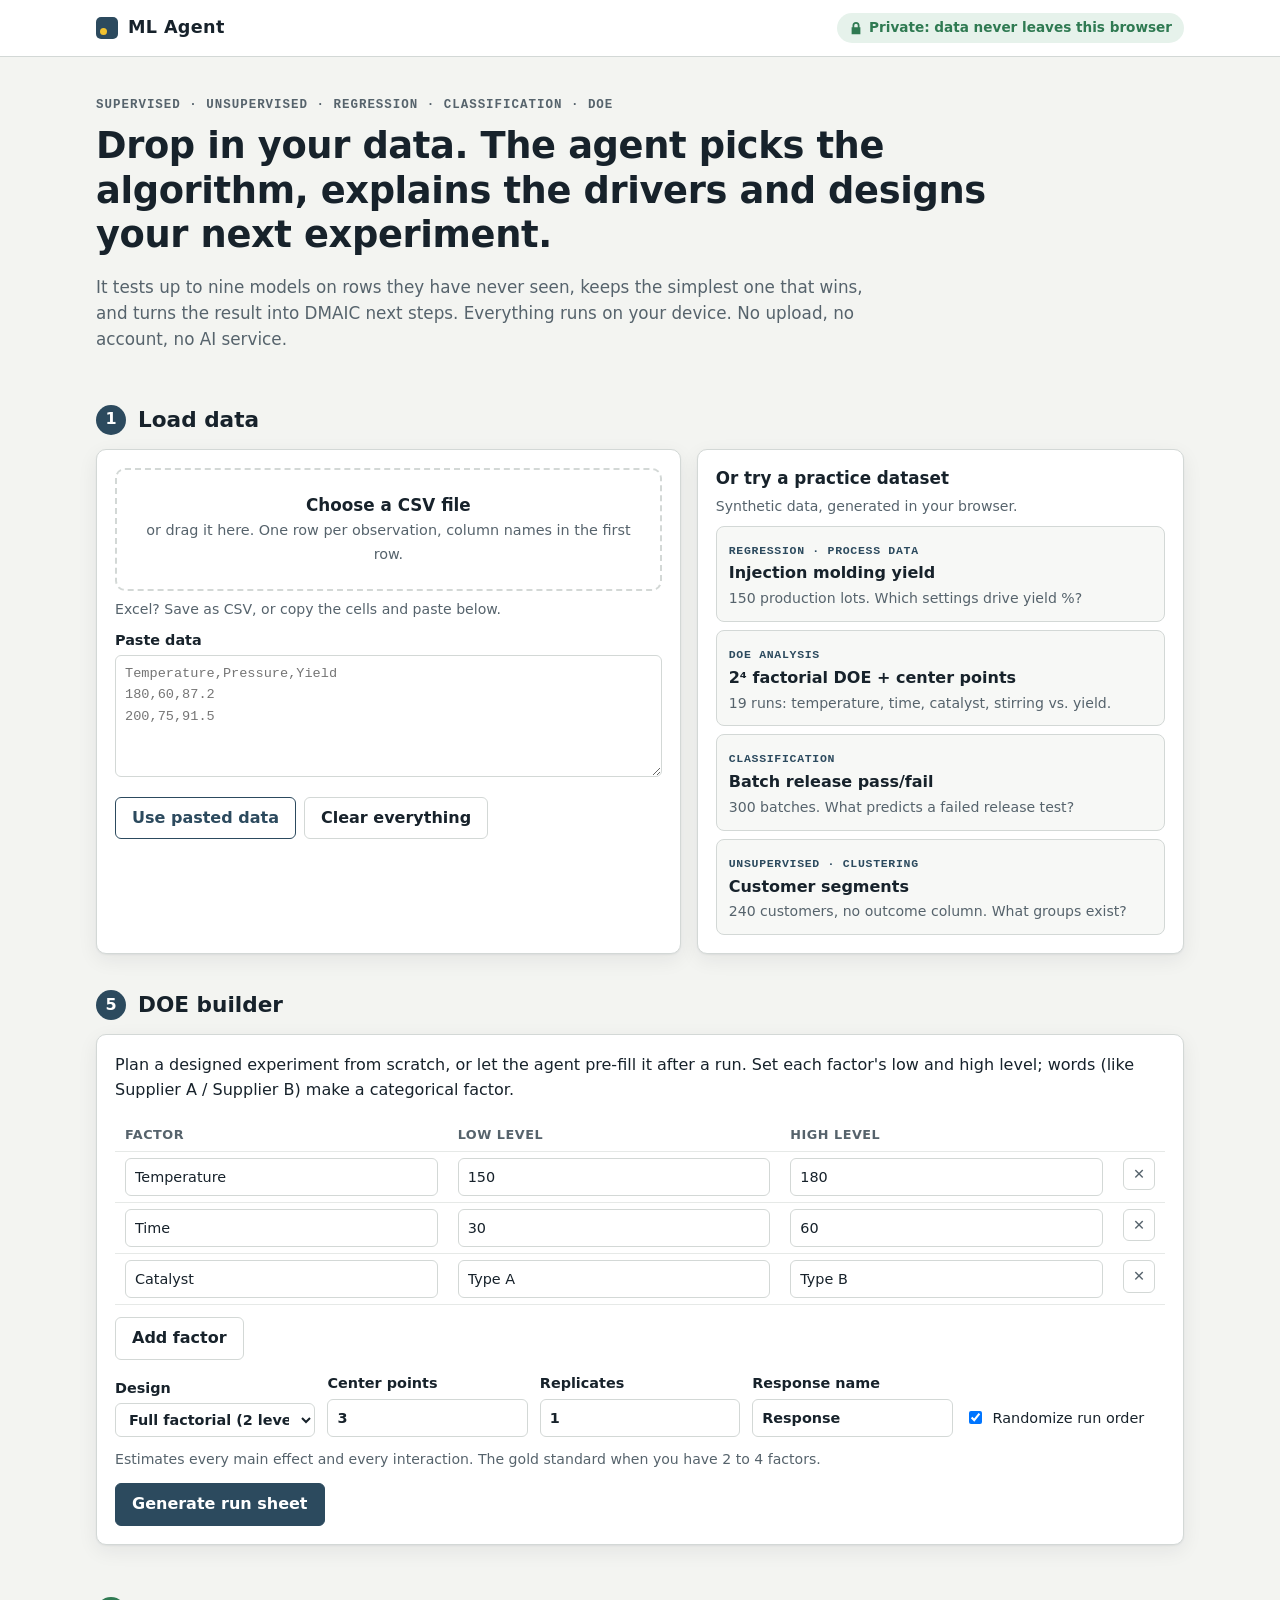
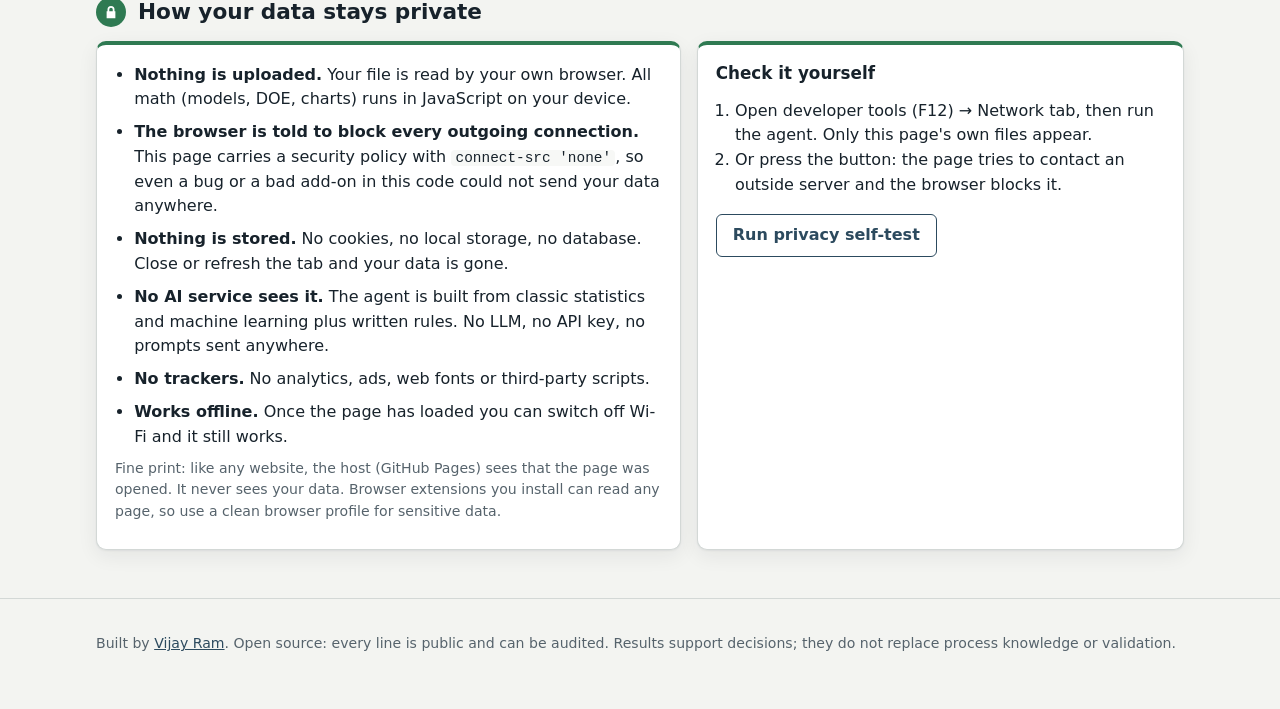
==== ml-agent/index.html @ de069be9 "Add ML Agent: private in-browser ML and DOE tool Drop in a CSV and the agent profiles it, picks regr" ====
<!doctype html>
<html lang="en">
<head>
<meta charset="utf-8">
<meta name="viewport" content="width=device-width,initial-scale=1,viewport-fit=cover">
<!-- Privacy lock. The browser enforces this policy: the page may load its own files, and
     nothing else. connect-src 'none' blocks fetch, XHR, WebSocket and beacons; img-src
     blocks image "pixels" to any server; form-action blocks form posts. Your data has no
     way out of this tab. -->
<meta http-equiv="Content-Security-Policy" content="default-src 'none'; script-src 'self'; style-src 'self'; img-src data: blob:; font-src 'none'; connect-src 'none'; media-src 'none'; object-src 'none'; frame-src 'none'; worker-src 'none'; manifest-src 'none'; form-action 'none'; base-uri 'none'">
<meta name="referrer" content="no-referrer">
<meta name="description" content="A private, in-browser machine learning agent: drop in data and it picks the best algorithm, explains the drivers and designs your next experiment (DOE).">
<title>ML Agent</title>
<link rel="icon" href="data:image/svg+xml,%3Csvg xmlns='http://www.w3.org/2000/svg' viewBox='0 0 32 32'%3E%3Crect width='32' height='32' rx='6' fill='%232c4a5e'/%3E%3Ccircle cx='9' cy='22' r='3' fill='%23f2c230'/%3E%3Ccircle cx='16' cy='14' r='3' fill='%23fff'/%3E%3Ccircle cx='23' cy='9' r='3' fill='%23fff'/%3E%3C/svg%3E">
<link rel="stylesheet" href="style.css">
</head>
<body>
<a class="skip" href="#main">Skip to content</a>
<header class="top">
  <div class="wrap top-row">
    <a class="brand" href="./"><span class="logo" aria-hidden="true"></span>ML Agent</a>
    <a class="lock" href="#privacy"><svg viewBox="0 0 16 16" aria-hidden="true"><path d="M4 7V5a4 4 0 1 1 8 0v2h1v8H3V7h1zm2 0h4V5a2 2 0 1 0-4 0v2z"/></svg>Private: data never leaves this browser</a>
  </div>
</header>

<main id="main">
  <section class="hero">
    <div class="wrap">
      <p class="eyebrow">Supervised · unsupervised · regression · classification · DOE</p>
      <h1>Drop in your data. The agent picks the algorithm, explains the drivers and designs your next experiment.</h1>
      <p class="lede">It tests up to nine models on rows they have never seen, keeps the simplest one that wins, and turns the result into DMAIC next steps. Everything runs on your device. No upload, no account, no AI service.</p>
    </div>
  </section>

  <section class="wrap step" id="load">
    <div class="step-head"><span class="num">1</span><h2>Load data</h2></div>
    <div class="load-grid">
      <div class="card">
        <label class="drop" id="drop">
          <input type="file" id="file" accept=".csv,.tsv,.txt,text/csv,text/plain">
          <b>Choose a CSV file</b>
          <span>or drag it here. One row per observation, column names in the first row.</span>
        </label>
        <p class="hint">Excel? Save as CSV, or copy the cells and paste below.</p>
        <label class="field-label" for="paste">Paste data</label>
        <textarea id="paste" rows="5" spellcheck="false" placeholder="Temperature,Pressure,Yield&#10;180,60,87.2&#10;200,75,91.5"></textarea>
        <div class="row-actions">
          <button class="btn" id="use-paste" type="button">Use pasted data</button>
          <button class="btn ghost" id="clear" type="button">Clear everything</button>
        </div>
      </div>
      <div class="card">
        <h3>Or try a practice dataset</h3>
        <p class="hint">Synthetic data, generated in your browser.</p>
        <div class="samples" id="samples"></div>
      </div>
    </div>
    <p class="error" id="load-error" role="alert" hidden></p>
  </section>

  <section class="wrap step" id="setup" hidden>
    <div class="step-head"><span class="num">2</span><h2>Check the data and choose the goal</h2></div>
    <div class="card">
      <p id="data-summary" class="summary"></p>
      <div class="controls">
        <label>What do you want to predict?
          <select id="target"></select>
        </label>
        <label>Problem type
          <select id="task">
            <option value="auto">Let the agent decide</option>
            <option value="regression">Regression (predict a number)</option>
            <option value="classification">Classification (predict a category)</option>
          </select>
        </label>
        <label>For DOE optimization
          <select id="goal">
            <option value="max">Maximize the result</option>
            <option value="min">Minimize the result</option>
          </select>
        </label>
      </div>
      <p class="hint" id="target-hint"></p>
      <div class="table-scroll">
        <table class="profile" id="profile"></table>
      </div>
      <details class="preview">
        <summary>Preview the first rows</summary>
        <div class="table-scroll"><table id="preview"></table></div>
      </details>
      <div class="row-actions">
        <button class="btn primary" id="run" type="button">Run the agent</button>
      </div>
    </div>
    <div class="card progress-card" id="progress" hidden aria-live="polite">
      <div class="progress-row"><progress id="progress-bar" max="100" value="0"></progress><span id="progress-text"></span></div>
      <ol class="agent-log" id="agent-log"></ol>
    </div>
    <p class="error" id="run-error" role="alert" hidden></p>
  </section>

  <section class="wrap step" id="results" hidden>
    <div class="step-head"><span class="num">3</span><h2>Results</h2></div>
    <div class="tiles" id="tiles"></div>
    <div class="card">
      <h3>What the agent found</h3>
      <ul class="insights" id="insights"></ul>
    </div>
    <div id="result-blocks"></div>
  </section>

  <section class="wrap step" id="next" hidden>
    <div class="step-head"><span class="num">4</span><h2>Next steps</h2></div>
    <ol class="dmaic" id="next-steps"></ol>
    <div class="row-actions">
      <button class="btn" id="download-report" type="button">Download report (.md)</button>
      <button class="btn ghost" id="print" type="button">Print or save as PDF</button>
    </div>
  </section>

  <section class="wrap step" id="doe">
    <div class="step-head"><span class="num">5</span><h2>DOE builder</h2></div>
    <div class="card">
      <p id="doe-intro" class="summary">Plan a designed experiment from scratch, or let the agent pre-fill it after a run. Set each factor's low and high level; words (like Supplier A / Supplier B) make a categorical factor.</p>
      <div class="table-scroll">
        <table class="factors" id="factors"></table>
      </div>
      <div class="row-actions"><button class="btn ghost" id="add-factor" type="button">Add factor</button></div>
      <div class="controls">
        <label>Design
          <select id="design-type"></select>
        </label>
        <label>Center points
          <input id="centers" type="number" min="0" max="10" value="3">
        </label>
        <label>Replicates
          <input id="reps" type="number" min="1" max="5" value="1">
        </label>
        <label>Response name
          <input id="response-name" type="text" value="Response">
        </label>
        <label class="check"><input id="randomize" type="checkbox" checked> Randomize run order</label>
      </div>
      <p class="hint" id="design-purpose"></p>
      <div class="row-actions"><button class="btn primary" id="generate" type="button">Generate run sheet</button></div>
      <p class="error" id="doe-error" role="alert" hidden></p>
      <div id="design-out"></div>
    </div>
  </section>

  <section class="wrap step privacy" id="privacy">
    <div class="step-head"><span class="num lock-num" aria-hidden="true"><svg viewBox="0 0 16 16"><path d="M4 7V5a4 4 0 1 1 8 0v2h1v8H3V7h1zm2 0h4V5a2 2 0 1 0-4 0v2z"/></svg></span><h2>How your data stays private</h2></div>
    <div class="privacy-grid">
      <div class="card">
        <ul class="guarantees">
          <li><b>Nothing is uploaded.</b> Your file is read by your own browser. All math (models, DOE, charts) runs in JavaScript on your device.</li>
          <li><b>The browser is told to block every outgoing connection.</b> This page carries a security policy with <code>connect-src 'none'</code>, so even a bug or a bad add-on in this code could not send your data anywhere.</li>
          <li><b>Nothing is stored.</b> No cookies, no local storage, no database. Close or refresh the tab and your data is gone.</li>
          <li><b>No AI service sees it.</b> The agent is built from classic statistics and machine learning plus written rules. No LLM, no API key, no prompts sent anywhere.</li>
          <li><b>No trackers.</b> No analytics, ads, web fonts or third-party scripts.</li>
          <li><b>Works offline.</b> Once the page has loaded you can switch off Wi-Fi and it still works.</li>
        </ul>
        <p class="hint">Fine print: like any website, the host (GitHub Pages) sees that the page was opened. It never sees your data. Browser extensions you install can read any page, so use a clean browser profile for sensitive data.</p>
      </div>
      <div class="card">
        <h3>Check it yourself</h3>
        <ol class="verify">
          <li>Open developer tools (F12) → Network tab, then run the agent. Only this page's own files appear.</li>
          <li>Or press the button: the page tries to contact an outside server and the browser blocks it.</li>
        </ol>
        <button class="btn" id="self-test" type="button">Run privacy self-test</button>
        <div id="self-test-out" class="self-test" aria-live="polite"></div>
      </div>
    </div>
  </section>
</main>

<footer class="foot">
  <div class="wrap">
    <p>Built by <a href="../">Vijay Ram</a>. Open source: every line is public and can be audited. Results support decisions; they do not replace process knowledge or validation.</p>
  </div>
</footer>

<div class="tip" id="tip" role="tooltip" hidden></div>
<script src="engine.js"></script>
<script src="doe.js"></script>
<script src="agent.js"></script>
<script src="samples.js"></script>
<script src="charts.js"></script>
<script src="app.js"></script>
</body>
</html>
---- ml-agent/style.css ----
/* ML Agent. System fonts only (no web-font requests), so nothing loads from other servers. */
:root {
  color-scheme: light;
  --bg: #f3f4f1; --surface: #ffffff; --surface-2: #f7f8f6; --ink: #17222b; --muted: #56636c; --line: #d3d8d6; --grid: #e6e9e7;
  --steel: #2c4a5e; --steel-soft: #9fb4c3; --accent: #f2c230; --accent-ink: #2b2100;
  --good: #2f7a52; --warn: #9a5a00; --bad: #b3261e; --good-bg: #e6f2eb; --warn-bg: #fbf1de; --bad-bg: #fbe9e7; --info-bg: #e9eff4;
  --s1: #2a78d6; --s2: #eb6834; --s3: #1baf7a; --s4: #eda100; --s5: #e87ba4; --s6: #6250d6;
  --shadow: 0 1px 2px rgba(23,34,43,.06), 0 6px 20px rgba(23,34,43,.07);
  --body: system-ui, -apple-system, "Segoe UI", Roboto, "Helvetica Neue", Arial, sans-serif;
  --mono: ui-monospace, "SFMono-Regular", Menlo, Consolas, monospace;
}
@media (prefers-color-scheme: dark) {
  :root:not([data-theme="light"]) {
    color-scheme: dark;
    --bg: #11181d; --surface: #182228; --surface-2: #1d2930; --ink: #e6ebe9; --muted: #9aa8b0; --line: #2c3a42; --grid: #24313a;
    --steel: #8db7d1; --steel-soft: #4a6273; --accent: #f2c230; --accent-ink: #2b2100;
    --good: #6cc597; --warn: #e3b061; --bad: #f08a80; --good-bg: #17302a; --warn-bg: #33291a; --bad-bg: #3a1f1d; --info-bg: #1b2a35;
    --s1: #3987e5; --s2: #d95926; --s3: #199e70; --s4: #c98500; --s5: #d55181; --s6: #9085e9;
    --shadow: 0 1px 2px rgba(0,0,0,.3), 0 8px 24px rgba(0,0,0,.3);
  }
}
:root[data-theme="dark"] {
  color-scheme: dark;
  --bg: #11181d; --surface: #182228; --surface-2: #1d2930; --ink: #e6ebe9; --muted: #9aa8b0; --line: #2c3a42; --grid: #24313a;
  --steel: #8db7d1; --steel-soft: #4a6273; --accent: #f2c230; --accent-ink: #2b2100;
  --good: #6cc597; --warn: #e3b061; --bad: #f08a80; --good-bg: #17302a; --warn-bg: #33291a; --bad-bg: #3a1f1d; --info-bg: #1b2a35;
  --s1: #3987e5; --s2: #d95926; --s3: #199e70; --s4: #c98500; --s5: #d55181; --s6: #9085e9;
}

* { box-sizing: border-box; }
html { scroll-behavior: smooth; }
body { margin: 0; background: var(--bg); color: var(--ink); font: 16px/1.55 var(--body); -webkit-text-size-adjust: 100%; }
a { color: var(--steel); }
code { font-family: var(--mono); font-size: .9em; background: var(--surface-2); padding: 0 .3em; border-radius: 4px; }
h1, h2, h3 { line-height: 1.2; margin: 0; }
h3 { font-size: 1.05rem; margin-bottom: .5rem; }
[hidden] { display: none !important; }
.wrap { max-width: 1120px; margin: 0 auto; padding: 0 16px; }
.skip { position: absolute; left: -999px; top: 0; background: var(--accent); color: var(--accent-ink); padding: 8px 12px; z-index: 10; }
.skip:focus { left: 8px; }

.top { background: var(--surface); border-bottom: 1px solid var(--line); position: sticky; top: 0; z-index: 5; }
.top-row { display: flex; align-items: center; justify-content: space-between; gap: 12px; min-height: 56px; flex-wrap: wrap; }
.brand { display: flex; align-items: center; gap: 10px; font-weight: 800; font-size: 1.1rem; color: var(--ink); text-decoration: none; letter-spacing: .02em; }
.logo { width: 22px; height: 22px; border-radius: 5px; background: var(--steel); position: relative; }
.logo::after { content: ""; position: absolute; left: 4px; bottom: 4px; width: 7px; height: 7px; border-radius: 50%; background: var(--accent); }
.lock { display: inline-flex; align-items: center; gap: 6px; font-size: .85rem; font-weight: 600; color: var(--good); background: var(--good-bg); border-radius: 999px; padding: 4px 12px; text-decoration: none; }
.lock svg, .lock-num svg { width: 14px; height: 14px; fill: currentColor; }

.hero { padding: 40px 0 8px; }
.eyebrow { font: 600 .78rem/1.4 var(--mono); text-transform: uppercase; letter-spacing: .08em; color: var(--muted); margin: 0 0 10px; }
.hero h1 { font-size: clamp(1.5rem, 3.6vw, 2.3rem); max-width: 26em; letter-spacing: -.01em; }
.lede { max-width: 46em; color: var(--muted); font-size: 1.05rem; }

.step { padding: 28px 16px 8px; }
.step-head { display: flex; align-items: center; gap: 12px; margin-bottom: 14px; }
.step-head h2 { font-size: 1.35rem; }
.num { width: 30px; height: 30px; flex: none; border-radius: 50%; background: var(--steel); color: var(--surface); display: grid; place-items: center; font-weight: 700; }
.card { background: var(--surface); border: 1px solid var(--line); border-radius: 10px; padding: 18px; box-shadow: var(--shadow); margin-bottom: 16px; min-width: 0; }
.load-grid, .privacy-grid { display: grid; grid-template-columns: 1.2fr 1fr; gap: 16px; }
.load-grid .card, .privacy-grid .card { margin-bottom: 0; }
@media (max-width: 760px) { .load-grid, .privacy-grid { grid-template-columns: 1fr; } }

.drop { display: block; border: 2px dashed var(--line); border-radius: 10px; padding: 22px 16px; text-align: center; cursor: pointer; transition: border-color .15s, background .15s; }
.drop:hover, .drop.over { border-color: var(--steel); background: var(--surface-2); }
.drop input { position: absolute; width: 1px; height: 1px; opacity: 0; }
.drop:focus-within { outline: 2px solid var(--steel); outline-offset: 2px; }
.drop b { display: block; font-size: 1.05rem; }
.drop span { color: var(--muted); font-size: .9rem; }
.hint { color: var(--muted); font-size: .88rem; margin: .5rem 0; }
.field-label { display: block; font-weight: 600; font-size: .9rem; margin-top: 8px; }
textarea, input[type=text], input[type=number], select {
  font: inherit; color: var(--ink); background: var(--surface); border: 1px solid var(--line); border-radius: 6px; padding: 7px 9px; width: 100%;
}
textarea { font-family: var(--mono); font-size: .85rem; resize: vertical; margin-top: 4px; }
textarea:focus, input:focus, select:focus, .btn:focus-visible { outline: 2px solid var(--steel); outline-offset: 1px; }
.row-actions { display: flex; flex-wrap: wrap; gap: 8px; margin-top: 12px; }
.btn { font: inherit; font-weight: 600; border-radius: 6px; border: 1px solid var(--steel); background: var(--surface); color: var(--steel); padding: 8px 16px; cursor: pointer; }
.btn:hover { background: var(--surface-2); }
.btn.primary { background: var(--steel); color: var(--surface); }
.btn.primary:hover { filter: brightness(1.1); }
.btn.ghost { border-color: var(--line); color: var(--ink); }
.btn:disabled { opacity: .55; cursor: progress; }
.samples { display: grid; gap: 8px; }
.sample { text-align: left; font: inherit; color: var(--ink); background: var(--surface-2); border: 1px solid var(--line); border-radius: 8px; padding: 10px 12px; cursor: pointer; }
.sample:hover { border-color: var(--steel); }
.sample b { display: block; }
.sample .k { font: 600 .72rem/1.4 var(--mono); text-transform: uppercase; letter-spacing: .06em; color: var(--steel); }
.sample span:last-child { font-size: .88rem; color: var(--muted); }
.error { background: var(--bad-bg); color: var(--bad); border-radius: 8px; padding: 10px 14px; font-weight: 600; }

.summary { margin-top: 0; }
.controls { display: grid; grid-template-columns: repeat(auto-fit, minmax(190px, 1fr)); gap: 12px; margin: 12px 0; align-items: end; }
.controls label { font-weight: 600; font-size: .9rem; display: grid; gap: 4px; }
.controls label.check { display: flex; align-items: center; gap: 8px; font-weight: 500; padding-bottom: 8px; }
.check input { width: auto; }
.table-scroll { overflow-x: auto; -webkit-overflow-scrolling: touch; }
table { border-collapse: collapse; width: 100%; font-size: .9rem; }
th, td { text-align: left; padding: 6px 10px; border-bottom: 1px solid var(--grid); vertical-align: top; }
th { font-weight: 600; color: var(--muted); font-size: .8rem; text-transform: uppercase; letter-spacing: .04em; white-space: nowrap; }
td.num-cell, th.num-cell { text-align: right; font-variant-numeric: tabular-nums; white-space: nowrap; }
tr.dim td { color: var(--muted); }
tr.best td { background: var(--warn-bg); }
.chip { display: inline-block; font: 600 .72rem/1.6 var(--mono); padding: 0 8px; border-radius: 999px; background: var(--info-bg); color: var(--steel); white-space: nowrap; }
.chip.off { background: var(--surface-2); color: var(--muted); }
.chip.target { background: var(--accent); color: var(--accent-ink); }
.preview summary { cursor: pointer; font-weight: 600; margin-top: 12px; }
.preview td { white-space: nowrap; }

.progress-row { display: flex; align-items: center; gap: 12px; }
progress { flex: 1; height: 10px; accent-color: var(--steel); }
#progress-text { font-size: .9rem; color: var(--muted); min-width: 12em; }
.agent-log { margin: 12px 0 0; padding-left: 1.3em; font-size: .92rem; }
.agent-log li { margin: 4px 0; }
.agent-log li.log-result { font-weight: 600; }
.agent-log li.log-done { color: var(--good); font-weight: 600; }

.tiles { display: grid; grid-template-columns: repeat(auto-fit, minmax(200px, 1fr)); gap: 12px; margin-bottom: 16px; }
.tile { background: var(--surface); border: 1px solid var(--line); border-radius: 10px; padding: 14px 16px; box-shadow: var(--shadow); }
.tile .lbl { font-size: .78rem; text-transform: uppercase; letter-spacing: .05em; color: var(--muted); font-weight: 600; }
.tile .val { font-size: 1.5rem; font-weight: 750; line-height: 1.2; margin: 4px 0 2px; overflow-wrap: anywhere; }
.tile .sub { font-size: .85rem; color: var(--muted); }
.tile.hero-tile { border-top: 4px solid var(--accent); }
.insights { list-style: none; margin: 0; padding: 0; display: grid; gap: 8px; }
.insights li { padding: 8px 12px 8px 36px; border-radius: 8px; position: relative; background: var(--info-bg); }
.insights li::before { position: absolute; left: 12px; top: 8px; font-weight: 800; width: 16px; text-align: center; }
.insights li.good { background: var(--good-bg); }
.insights li.good::before { content: "✓"; color: var(--good); }
.insights li.warn { background: var(--warn-bg); }
.insights li.warn::before { content: "!"; color: var(--warn); }
.insights li.info::before { content: "i"; color: var(--steel); font-family: Georgia, serif; font-style: italic; }
.block-grid { display: grid; grid-template-columns: 1fr 1fr; gap: 16px; }
.block-grid .card { margin-bottom: 0; }
.block-grid + .card, .block-grid + .block-grid { margin-top: 16px; }
.me-grid { display: grid; grid-template-columns: repeat(auto-fit, minmax(200px, 1fr)); gap: 12px; }
@media (max-width: 860px) { .block-grid { grid-template-columns: 1fr; } }
.card .sub-head { color: var(--muted); font-size: .9rem; margin: -2px 0 10px; }
.models details { margin-top: 8px; }
.models summary { cursor: pointer; font-weight: 600; font-size: .92rem; }
.models dl { margin: 8px 0 0; font-size: .9rem; }
.models dt { font-weight: 600; margin-top: 8px; }
.models dd { margin: 2px 0 0; color: var(--muted); }

.chart { width: 100%; height: auto; display: block; overflow: visible; }
.chart text { fill: var(--muted); font: 12px var(--body); }
.chart .lbl-strong { fill: var(--ink); font-weight: 600; }
.chart .axis { stroke: var(--line); }
.chart .gridline { stroke: var(--grid); }
.chart .bar { fill: var(--steel-soft); }
.chart .bar.hi { fill: var(--steel); }
.chart .bar.accent { fill: var(--accent); }
.chart .ref { stroke: var(--bad); stroke-dasharray: 4 3; stroke-width: 1.5; }
.chart .diag { stroke: var(--muted); stroke-dasharray: 4 4; }
.chart .dot { fill: var(--steel); fill-opacity: .75; stroke: var(--surface); stroke-width: 1.5; }
.chart .line { fill: none; stroke: var(--steel); stroke-width: 2; }
.chart .line.s2 { stroke: var(--s2); }
.chart .pt { fill: var(--steel); stroke: var(--surface); stroke-width: 2; }
.chart .pt.s2 { fill: var(--s2); }
.chart .c1 { fill: var(--s1); } .chart .c2 { fill: var(--s2); } .chart .c3 { fill: var(--s3); }
.chart .c4 { fill: var(--s4); } .chart .c5 { fill: var(--s5); } .chart .c6 { fill: var(--s6); }
.chart .cm { fill: var(--steel); }
.chart .cm-text { fill: var(--ink); font-weight: 600; }
.chart .cm-text.inv { fill: var(--surface); }
.chart .hit { fill: transparent; }
.chart [data-tip] { cursor: default; }
.legend { display: flex; flex-wrap: wrap; gap: 6px 14px; font-size: .85rem; margin: 6px 0 0; padding: 0; list-style: none; color: var(--ink); }
.legend li { display: flex; align-items: center; gap: 6px; }
.legend svg { width: 12px; height: 12px; }
.tip { position: fixed; z-index: 20; pointer-events: none; background: var(--ink); color: var(--bg); font-size: .82rem; line-height: 1.35; padding: 6px 9px; border-radius: 6px; max-width: 280px; box-shadow: var(--shadow); white-space: pre-line; }

.whatif { display: grid; grid-template-columns: 1.3fr 1fr; gap: 16px; align-items: start; }
@media (max-width: 760px) { .whatif { grid-template-columns: 1fr; } }
.whatif-inputs { display: grid; gap: 10px; }
.whatif-inputs label { display: grid; gap: 2px; font-size: .9rem; font-weight: 600; }
.whatif-inputs .val { font-family: var(--mono); font-weight: 500; color: var(--steel); }
.whatif-inputs input[type=range] { width: 100%; accent-color: var(--steel); }
.whatif-out { background: var(--surface-2); border-radius: 10px; padding: 16px; text-align: center; }
.whatif-out .big { font-size: 2rem; font-weight: 750; }
.proba { display: grid; gap: 6px; text-align: left; margin-top: 8px; }
.proba div { display: grid; grid-template-columns: 7em 1fr 3.5em; gap: 8px; align-items: center; font-size: .9rem; }
.proba progress { height: 8px; }

.dmaic { list-style: none; padding: 0; margin: 0; display: grid; gap: 10px; }
.dmaic li { background: var(--surface); border: 1px solid var(--line); border-left: 4px solid var(--steel); border-radius: 8px; padding: 12px 16px; box-shadow: var(--shadow); }
.dmaic li.p-Improve { border-left-color: var(--accent); }
.dmaic li.p-Control { border-left-color: var(--good); }
.dmaic .phase { font: 600 .72rem/1.4 var(--mono); text-transform: uppercase; letter-spacing: .08em; color: var(--muted); }
.dmaic b { display: block; margin: 2px 0; }
.dmaic p { margin: 0; color: var(--muted); }

.factors input { min-width: 7em; }
.factors td:last-child { width: 1%; }
.icon-btn { font: inherit; background: none; border: 1px solid var(--line); color: var(--muted); border-radius: 6px; padding: 4px 9px; cursor: pointer; }
.icon-btn:hover { color: var(--bad); border-color: var(--bad); }
.design-summary { margin: 16px 0 8px; padding: 12px 14px; background: var(--surface-2); border-radius: 8px; }
.design-summary p { margin: 4px 0; }
.runsheet td.blank { min-width: 7em; border-bottom: 1px solid var(--muted); }

.privacy .card { border-top: 4px solid var(--good); }
.lock-num { background: var(--good); }
.guarantees { margin: 0; padding-left: 1.2em; display: grid; gap: 8px; }
.verify { padding-left: 1.2em; }
.self-test { margin-top: 12px; font-size: .92rem; }
.self-test .pass { color: var(--good); font-weight: 600; }
.self-test .fail { color: var(--bad); font-weight: 600; }
.self-test ul { margin: 6px 0; padding-left: 1.2em; }

.foot { border-top: 1px solid var(--line); margin-top: 40px; padding: 20px 0 40px; color: var(--muted); font-size: .88rem; }

@media print {
  .top, #load, #setup, .row-actions, .privacy, .foot, #doe .controls, #doe .row-actions { display: none !important; }
  body { background: #fff; }
  .card, .tile, .dmaic li { box-shadow: none; break-inside: avoid; }
}
@media (prefers-reduced-motion: reduce) { html { scroll-behavior: auto; } * { transition: none !important; } }
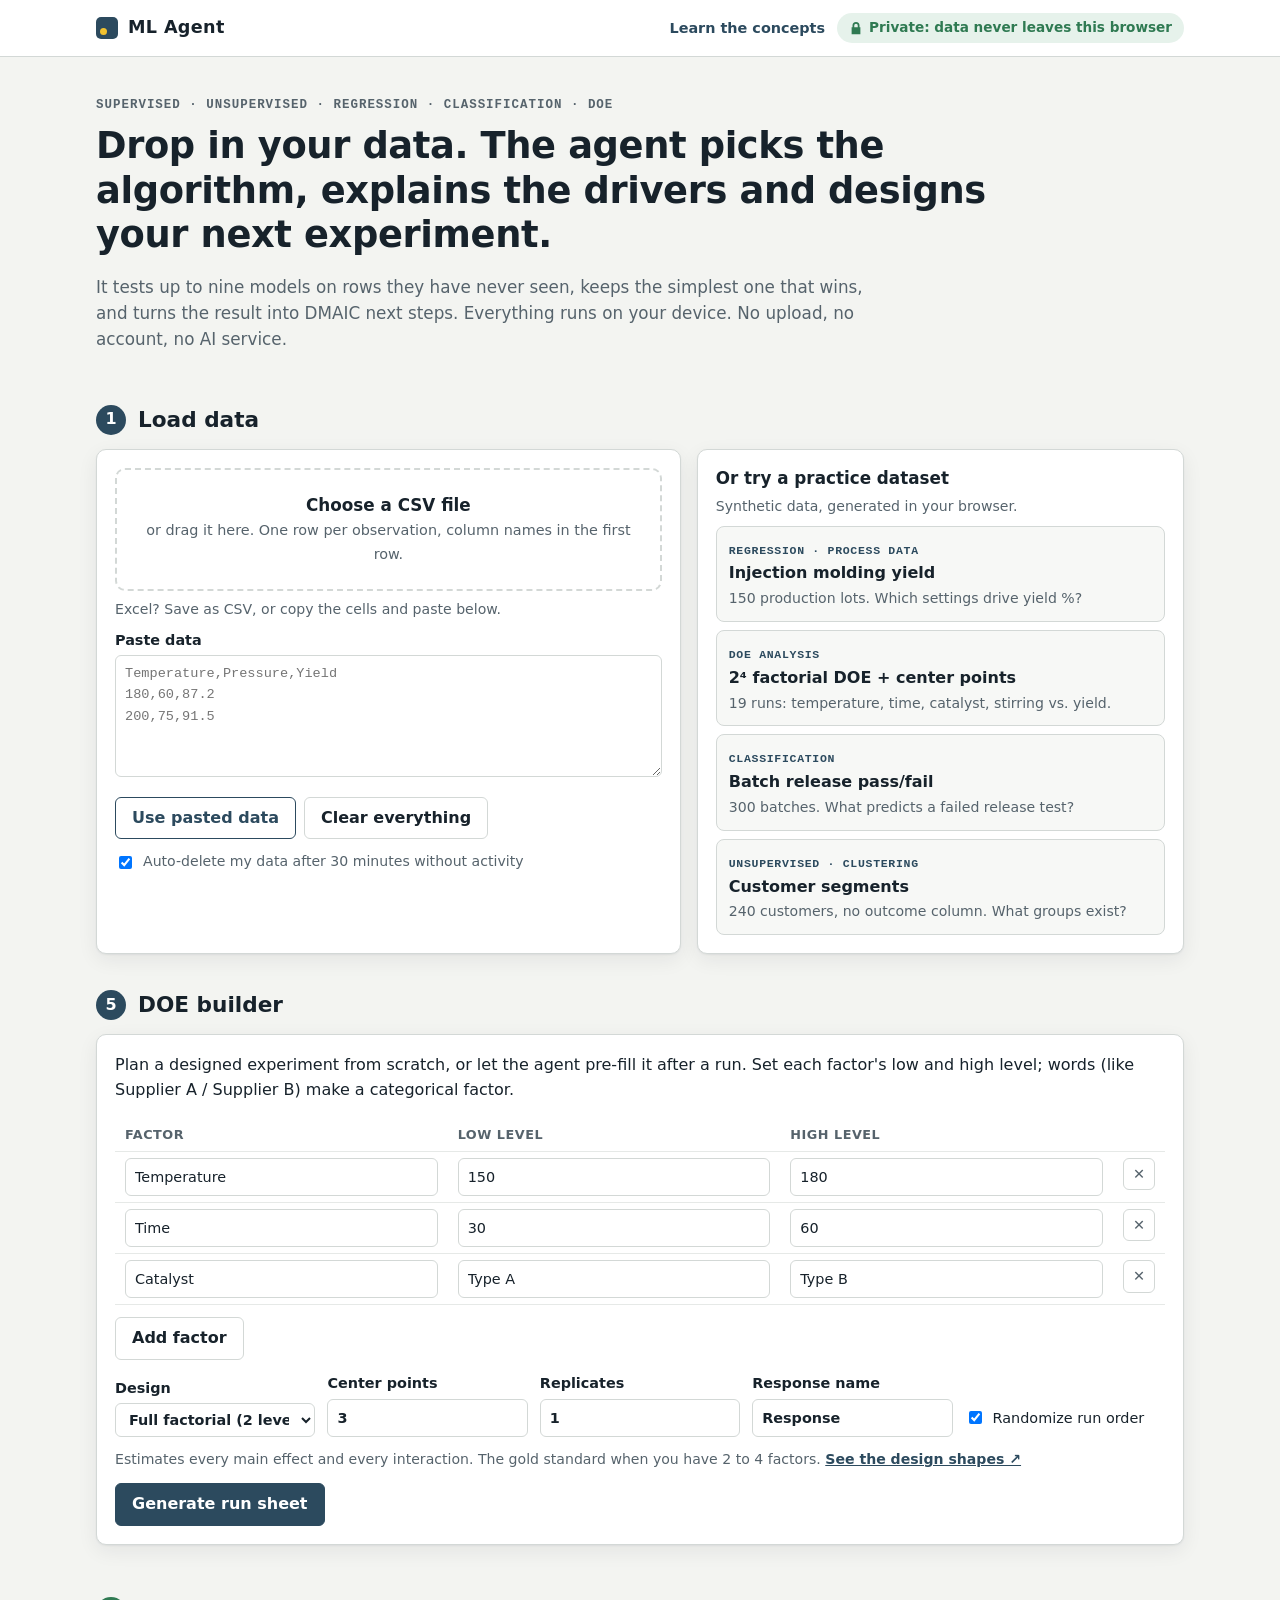
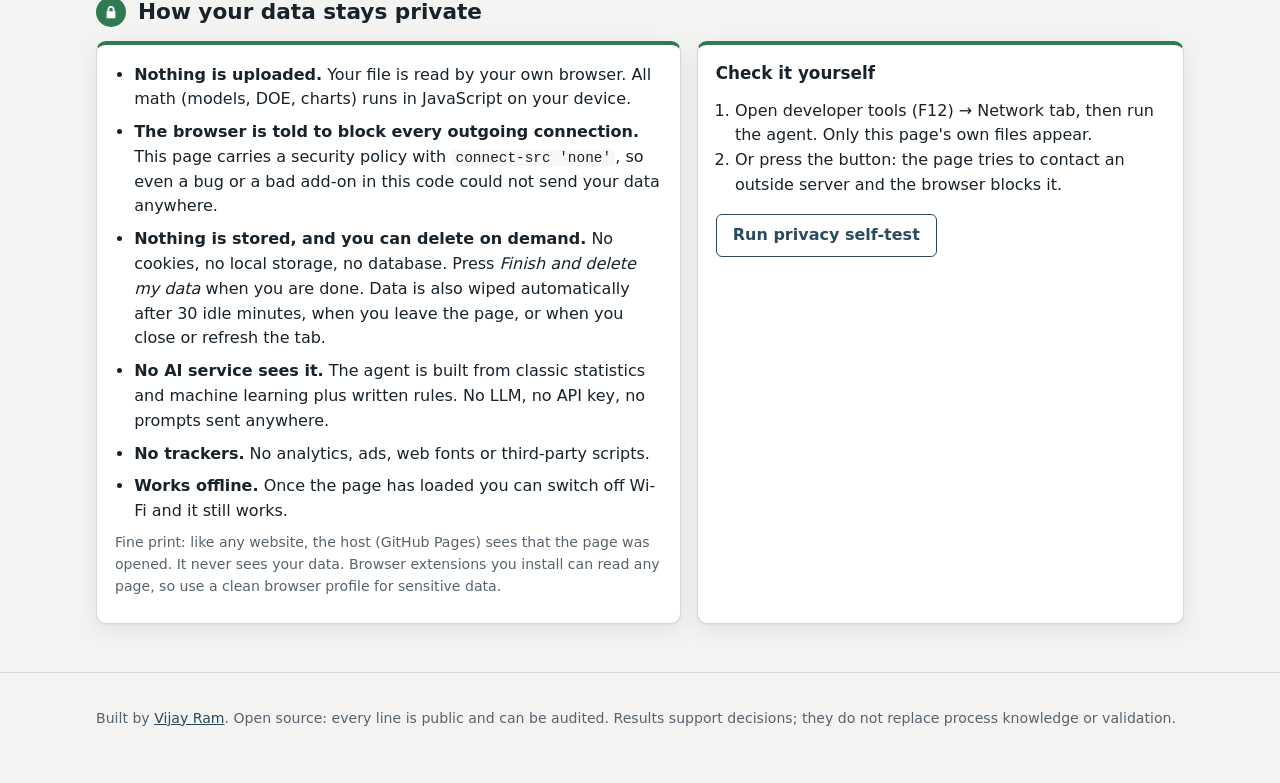
==== commit a794ad44: "Add ML Agent Academy, plain-English action plan and data deletion Training: learn.html has 22 intera" ====
--- a/ml-agent/index.html
+++ b/ml-agent/index.html
@@ -19,6 +19,10 @@
 <header class="top">
   <div class="wrap top-row">
     <a class="brand" href="./"><span class="logo" aria-hidden="true"></span>ML Agent</a>
+    <nav class="top-nav">
+      <a href="learn.html" target="_blank" rel="noopener noreferrer">Learn the concepts</a>
+      <button class="btn danger small" id="delete-top" type="button" hidden>Delete my data</button>
+    </nav>
     <a class="lock" href="#privacy"><svg viewBox="0 0 16 16" aria-hidden="true"><path d="M4 7V5a4 4 0 1 1 8 0v2h1v8H3V7h1zm2 0h4V5a2 2 0 1 0-4 0v2z"/></svg>Private: data never leaves this browser</a>
   </div>
 </header>
@@ -43,11 +47,12 @@
         </label>
         <p class="hint">Excel? Save as CSV, or copy the cells and paste below.</p>
         <label class="field-label" for="paste">Paste data</label>
-        <textarea id="paste" rows="5" spellcheck="false" placeholder="Temperature,Pressure,Yield&#10;180,60,87.2&#10;200,75,91.5"></textarea>
+        <textarea id="paste" rows="5" spellcheck="false" autocomplete="off" placeholder="Temperature,Pressure,Yield&#10;180,60,87.2&#10;200,75,91.5"></textarea>
         <div class="row-actions">
           <button class="btn" id="use-paste" type="button">Use pasted data</button>
           <button class="btn ghost" id="clear" type="button">Clear everything</button>
         </div>
+        <label class="check auto-del"><input type="checkbox" id="auto-delete" checked> Auto-delete my data after 30 minutes without activity</label>
       </div>
       <div class="card">
         <h3>Or try a practice dataset</h3>
@@ -56,6 +61,7 @@
       </div>
     </div>
     <p class="error" id="load-error" role="alert" hidden></p>
+    <p class="deleted" id="deleted-note" role="status" hidden></p>
   </section>
 
   <section class="wrap step" id="setup" hidden>
@@ -73,11 +79,8 @@
             <option value="classification">Classification (predict a category)</option>
           </select>
         </label>
-        <label>For DOE optimization
-          <select id="goal">
-            <option value="max">Maximize the result</option>
-            <option value="min">Minimize the result</option>
-          </select>
+        <label>Which result is better?
+          <select id="goal"></select>
         </label>
       </div>
       <p class="hint" id="target-hint"></p>
@@ -102,6 +105,7 @@
   <section class="wrap step" id="results" hidden>
     <div class="step-head"><span class="num">3</span><h2>Results</h2></div>
     <div class="tiles" id="tiles"></div>
+    <div class="card plan" id="plan"></div>
     <div class="card">
       <h3>What the agent found</h3>
       <ul class="insights" id="insights"></ul>
@@ -113,9 +117,11 @@
     <div class="step-head"><span class="num">4</span><h2>Next steps</h2></div>
     <ol class="dmaic" id="next-steps"></ol>
     <div class="row-actions">
-      <button class="btn" id="download-report" type="button">Download report (.md)</button>
+      <button class="btn" id="download-report" type="button">Download report (.html)</button>
       <button class="btn ghost" id="print" type="button">Print or save as PDF</button>
+      <button class="btn danger" id="delete-bottom" type="button">Finish and delete my data</button>
     </div>
+    <p class="hint">Deleting removes your data and every result from this page. Nothing was ever saved or sent anywhere. A report you download is your own file; delete it when you no longer need it.</p>
   </section>
 
   <section class="wrap step" id="doe">
@@ -155,7 +161,7 @@
         <ul class="guarantees">
           <li><b>Nothing is uploaded.</b> Your file is read by your own browser. All math (models, DOE, charts) runs in JavaScript on your device.</li>
           <li><b>The browser is told to block every outgoing connection.</b> This page carries a security policy with <code>connect-src 'none'</code>, so even a bug or a bad add-on in this code could not send your data anywhere.</li>
-          <li><b>Nothing is stored.</b> No cookies, no local storage, no database. Close or refresh the tab and your data is gone.</li>
+          <li><b>Nothing is stored, and you can delete on demand.</b> No cookies, no local storage, no database. Press <i>Finish and delete my data</i> when you are done. Data is also wiped automatically after 30 idle minutes, when you leave the page, or when you close or refresh the tab.</li>
           <li><b>No AI service sees it.</b> The agent is built from classic statistics and machine learning plus written rules. No LLM, no API key, no prompts sent anywhere.</li>
           <li><b>No trackers.</b> No analytics, ads, web fonts or third-party scripts.</li>
           <li><b>Works offline.</b> Once the page has loaded you can switch off Wi-Fi and it still works.</li>
@@ -187,6 +193,7 @@
 <script src="agent.js"></script>
 <script src="samples.js"></script>
 <script src="charts.js"></script>
+<script src="explain.js"></script>
 <script src="app.js"></script>
 </body>
 </html>
--- a/ml-agent/style.css
+++ b/ml-agent/style.css
@@ -45,6 +45,35 @@
 .logo { width: 22px; height: 22px; border-radius: 5px; background: var(--steel); position: relative; }
 .logo::after { content: ""; position: absolute; left: 4px; bottom: 4px; width: 7px; height: 7px; border-radius: 50%; background: var(--accent); }
 .lock { display: inline-flex; align-items: center; gap: 6px; font-size: .85rem; font-weight: 600; color: var(--good); background: var(--good-bg); border-radius: 999px; padding: 4px 12px; text-decoration: none; }
+.top-nav { display: flex; align-items: center; gap: 14px; margin-left: auto; font-size: .9rem; font-weight: 600; }
+.top-nav a { text-decoration: none; }
+.btn.small { padding: 4px 10px; font-size: .85rem; }
+.btn.danger { border-color: var(--bad); color: var(--bad); }
+.btn.danger:hover { background: var(--bad-bg); }
+.auto-del { display: flex; gap: 8px; align-items: center; font-size: .88rem; margin-top: 12px; color: var(--muted); }
+.deleted { background: var(--good-bg); color: var(--good); border-radius: 8px; padding: 10px 14px; font-weight: 600; }
+.plan { border-top: 4px solid var(--accent); }
+.plan h3 { font-size: 1.2rem; }
+.plan-list { list-style: none; margin: 10px 0; padding: 0; display: grid; gap: 10px; }
+.plan-list li { display: grid; grid-template-columns: 6.5em 1fr; gap: 12px; align-items: start; padding: 10px 12px; background: var(--surface-2); border-radius: 8px; }
+.verb { font: 700 .75rem/1.9 var(--mono); text-transform: uppercase; letter-spacing: .06em; text-align: center; border-radius: 6px; background: var(--steel); color: var(--surface); }
+.verb.Decrease { background: var(--s2); }
+.verb.Target, .verb.Combine { background: var(--accent); color: var(--accent-ink); }
+.verb.Choose, .verb.Segment { background: var(--good); color: var(--surface); }
+.verb.Check { background: var(--warn); color: var(--surface); }
+.plan-list .impact { display: block; color: var(--muted); font-size: .88rem; margin-top: 2px; }
+.conf { display: inline-block; font: 600 .75rem/1.6 var(--mono); padding: 0 8px; border-radius: 999px; margin-left: 6px; vertical-align: middle; }
+.conf.high { background: var(--good-bg); color: var(--good); }
+.conf.medium { background: var(--warn-bg); color: var(--warn); }
+.conf.low { background: var(--bad-bg); color: var(--bad); }
+.howto { margin-top: 10px; background: var(--info-bg); border-radius: 8px; padding: 8px 12px; font-size: .9rem; }
+.howto summary { cursor: pointer; font-weight: 600; color: var(--steel); }
+.howto p { margin: 6px 0; }
+.howto .analogy { font-style: italic; }
+.learn-link { font-weight: 600; font-size: .88rem; }
+.trees-row { display: grid; grid-template-columns: repeat(auto-fit, minmax(260px, 1fr)); gap: 12px; }
+.trees-row h4 { margin: 4px 0; font-size: .9rem; }
+@media (max-width: 560px) { .plan-list li { grid-template-columns: 1fr; } .verb { justify-self: start; padding: 0 8px; } }
 .lock svg, .lock-num svg { width: 14px; height: 14px; fill: currentColor; }
 
 .hero { padding: 40px 0 8px; }
@@ -162,6 +191,22 @@
 .chart .cm-text { fill: var(--ink); font-weight: 600; }
 .chart .cm-text.inv { fill: var(--surface); }
 .chart .hit { fill: transparent; }
+.chart.tree { width: 100%; margin: 0 auto; }
+.tree-tabs { display: flex; flex-wrap: wrap; gap: 6px; margin: 6px 0 10px; }
+.tree-tabs .btn { padding: 5px 12px; font-size: .88rem; }
+.tree-tabs .btn .pass, .tree-tabs .btn .fail { font-weight: 700; }
+.tree-tabs .btn.primary .pass, .tree-tabs .btn.primary .fail { color: var(--accent); }
+.chart .tedge { fill: none; stroke: var(--line); stroke-width: 2; }
+.chart .tedge.on { stroke: var(--accent); stroke-width: 4; }
+.chart .tedge-lbl { font-size: 11px; fill: var(--muted); }
+.chart .tnode { fill: var(--surface-2); stroke: var(--steel-soft); stroke-width: 1.5; }
+.chart .tleaf { fill: var(--info-bg); stroke: var(--steel-soft); stroke-width: 1.5; }
+.chart .tleaf.good { fill: var(--good-bg); stroke: var(--good); }
+.chart .tleaf.bad { fill: var(--bad-bg); stroke: var(--bad); }
+.chart .tleaf.cut { fill: var(--surface); stroke-dasharray: 4 3; }
+.chart .tnode.on, .chart .tleaf.on { stroke: var(--accent); stroke-width: 3.5; }
+.chart .tq { fill: var(--ink); font-size: 12px; font-weight: 600; }
+.chart .tsub { fill: var(--muted); font-size: 11px; }
 .chart [data-tip] { cursor: default; }
 .legend { display: flex; flex-wrap: wrap; gap: 6px 14px; font-size: .85rem; margin: 6px 0 0; padding: 0; list-style: none; color: var(--ink); }
 .legend li { display: flex; align-items: center; gap: 6px; }
@@ -207,6 +252,91 @@
 
 .foot { border-top: 1px solid var(--line); margin-top: 40px; padding: 20px 0 40px; color: var(--muted); font-size: .88rem; }
 
+/* Results extras */
+.pd-cap { text-align: center; font-weight: 600; font-size: .85rem; margin: 0; }
+.peek-sub { margin-top: 18px; }
+
+/* Learn page */
+.learn-layout { display: grid; grid-template-columns: 250px 1fr; gap: 28px; padding-top: 24px; align-items: start; }
+.learn-nav { position: sticky; top: 72px; max-height: calc(100vh - 90px); overflow: auto; padding-bottom: 12px; }
+.learn-nav h4 { margin: 14px 0 4px; font-size: .78rem; text-transform: uppercase; letter-spacing: .06em; color: var(--muted); }
+.learn-nav ol { list-style: none; margin: 0; padding: 0; }
+.learn-nav a { display: flex; gap: 8px; align-items: baseline; padding: 5px 8px; border-radius: 6px; color: var(--ink); text-decoration: none; font-size: .93rem; }
+.learn-nav a:hover { background: var(--surface); }
+.learn-nav a.on { background: var(--steel); color: var(--surface); }
+.learn-nav a .done { color: var(--good); font-weight: 700; margin-left: auto; }
+.learn-nav a.on .done { color: var(--accent); }
+.learn-select { display: none; }
+.score { font-size: .88rem; color: var(--muted); margin-top: 14px; }
+@media (max-width: 860px) {
+  .learn-layout { grid-template-columns: 1fr; }
+  .learn-nav { position: static; max-height: none; }
+  #lesson-list { display: none; }
+  .learn-select { display: grid; gap: 4px; font-weight: 600; font-size: .9rem; }
+}
+.lesson { min-width: 0; outline: none; }
+.lesson h1 { font-size: clamp(1.5rem, 3vw, 2rem); margin-bottom: 12px; }
+.lesson h3 { margin-top: 14px; }
+.analogy-box { display: flex; gap: 14px; background: var(--warn-bg); border-left: 4px solid var(--accent); border-radius: 8px; padding: 12px 16px; margin: 12px 0 16px; font-size: 1.02rem; }
+.analogy-box b { white-space: nowrap; }
+.demo { margin: 16px 0; }
+.demo-controls { display: flex; flex-wrap: wrap; gap: 10px 18px; align-items: center; margin-bottom: 10px; }
+.demo-controls label { display: flex; align-items: center; gap: 8px; font-weight: 600; font-size: .9rem; }
+.demo-controls input[type=range] { width: 160px; accent-color: var(--steel); }
+.demo-controls output { font-family: var(--mono); color: var(--steel); min-width: 3em; }
+.demo-read { background: var(--surface-2); border-radius: 8px; padding: 10px 14px; margin-top: 10px; font-size: .95rem; }
+.demo-read b { color: var(--ink); }
+.demo-grid { display: grid; grid-template-columns: 1fr 1fr; gap: 14px; }
+.demo-grid > div { min-width: 0; }
+.demo-grid h4, .demo h4 { margin: 4px 0 6px; font-size: .92rem; }
+@media (max-width: 700px) { .demo-grid { grid-template-columns: 1fr; } }
+.cols2 { display: grid; grid-template-columns: 1fr 1fr; gap: 16px; }
+@media (max-width: 700px) { .cols2 { grid-template-columns: 1fr; } }
+.cols2 .card { margin: 0; }
+.lesson ol.steps { padding-left: 1.3em; }
+.lesson ol.steps li { margin: 4px 0; }
+.quiz { border-top: 4px solid var(--steel); }
+.quiz .opts { display: grid; gap: 8px; margin-top: 8px; }
+.quiz .opt { text-align: left; font: inherit; padding: 10px 12px; border-radius: 8px; border: 1px solid var(--line); background: var(--surface-2); color: var(--ink); cursor: pointer; }
+.quiz .opt:hover { border-color: var(--steel); }
+.quiz .opt.right { border-color: var(--good); background: var(--good-bg); }
+.quiz .opt.wrong { border-color: var(--bad); background: var(--bad-bg); }
+.quiz .why { margin-top: 10px; font-weight: 500; }
+.lesson-nav { display: flex; justify-content: space-between; gap: 10px; margin: 20px 0; }
+.chart .region-c1 { fill: var(--s1); }
+.chart .region-c2 { fill: var(--s2); }
+.chart .curve { fill: none; stroke: var(--steel); stroke-width: 2.5; }
+.chart .curve.alt { stroke: var(--s2); stroke-dasharray: 6 4; }
+.chart .curve.good { stroke: var(--good); }
+.chart .resid { stroke: var(--bad); stroke-dasharray: 3 3; stroke-width: 1.2; }
+.chart .hollow { fill: var(--surface); stroke: var(--steel); stroke-width: 1.5; }
+.chart .nbr { stroke: var(--accent); stroke-width: 2; }
+.chart .query { fill: var(--accent); stroke: var(--ink); stroke-width: 2; }
+.chart .center-mark { stroke: var(--ink); stroke-width: 1.5; }
+.chart .cell-train { fill: var(--steel-soft); }
+.chart .cell-test { fill: var(--accent); }
+.chart .face-hi { fill: var(--s2); fill-opacity: .18; stroke: var(--s2); stroke-width: 2; }
+.chart .face-lo { fill: var(--s1); fill-opacity: .14; stroke: var(--s1); stroke-width: 2; }
+.chart .edge { stroke: var(--muted); stroke-width: 1.5; fill: none; }
+.chart .corner { fill: var(--surface); stroke: var(--ink); stroke-width: 1.5; }
+.chart .corner.hi { fill: var(--s2); }
+.chart .corner.lo { fill: var(--s1); }
+.chart .corner.mid { fill: var(--accent); }
+.chart .corner.star { fill: var(--s3); }
+.chart .arrow { stroke: var(--bad); stroke-width: 3; }
+.chart .arrow-key { fill: var(--bad); }
+.lesson .pass { color: var(--good); } .lesson .fail { color: var(--bad); }
+.chart .arrow.second { stroke: var(--s6); stroke-width: 2; }
+.chart .proj { stroke: var(--line); stroke-width: 1; }
+.chart .heat1 { fill: var(--s1); fill-opacity: .25; } .chart .heat2 { fill: var(--s1); fill-opacity: .55; } .chart .heat3 { fill: var(--s1); fill-opacity: .95; }
+.chart .big-num { font-size: 22px; font-weight: 750; fill: var(--ink); }
+.chart .cm-box { fill: var(--surface-2); stroke: var(--line); }
+.chart .cm-box.ok { fill: var(--good-bg); stroke: var(--good); }
+.chart .cm-box.bad { fill: var(--bad-bg); stroke: var(--bad); }
+.pm { font-family: var(--mono); font-size: .8rem; }
+.pm td { padding: 2px 6px; text-align: center; }
+.pm .p { color: var(--s2); font-weight: 700; } .pm .m { color: var(--s1); }
+
 @media print {
   .top, #load, #setup, .row-actions, .privacy, .foot, #doe .controls, #doe .row-actions { display: none !important; }
   body { background: #fff; }
